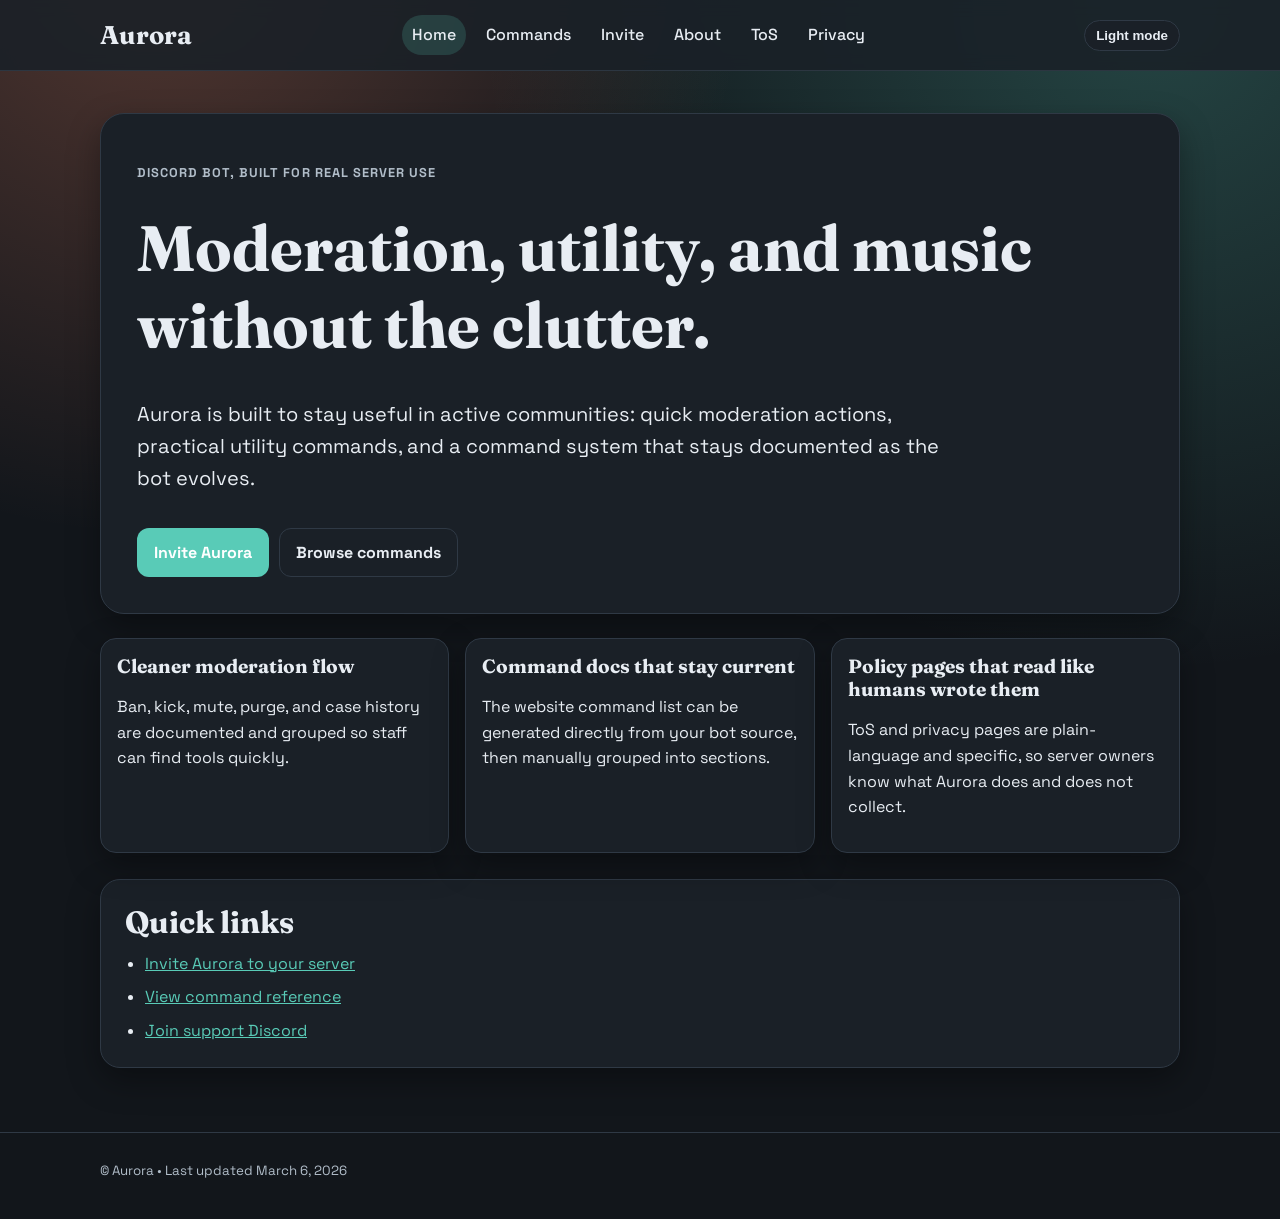
==== index.html @ 30b4fb2e "Dark mode, light mode hurts...." ====
<!doctype html>
<html lang="en">
<head>
  <meta charset="utf-8">
  <meta name="viewport" content="width=device-width,initial-scale=1">
  <title>Aurora Discord Bot</title>
  <meta name="description" content="Aurora is a Discord bot focused on moderation, utility, and music tools with clear docs and fast setup.">
  <meta name="theme-color" content="#0e7a68">
  <link rel="preconnect" href="https://fonts.googleapis.com">
  <link rel="preconnect" href="https://fonts.gstatic.com" crossorigin>
  <link href="https://fonts.googleapis.com/css2?family=Fraunces:opsz,wght@9..144,500;9..144,700&family=Space+Grotesk:wght@400;500;700&display=swap" rel="stylesheet">
  <link rel="stylesheet" href="./css/styles.css">
</head>
<body>
  <header class="site-header">
    <div class="container header-inner">
      <a class="brand" href="/">Aurora</a>
      <nav class="nav" aria-label="Main">
        <a href="/">Home</a>
        <a href="/commands.html">Commands</a>
        <a href="/invite.html">Invite</a>
        <a href="/about.html">About</a>
        <a href="/tos.html">ToS</a>
        <a href="/privacy.html">Privacy</a>
      </nav>
      <button class="theme-toggle" id="theme-toggle" type="button" aria-label="Toggle color theme">Light mode</button>
    </div>
  </header>

  <main class="container">
    <section class="hero">
      <p class="kicker">Discord bot, built for real server use</p>
      <h1>Moderation, utility, and music without the clutter.</h1>
      <p class="lede">Aurora is built to stay useful in active communities: quick moderation actions, practical utility commands, and a command system that stays documented as the bot evolves.</p>
      <div class="hero-actions">
        <a class="btn btn-primary" data-bind="invite-url" href="/invite.html">Invite Aurora</a>
        <a class="btn btn-secondary" href="/commands.html">Browse commands</a>
      </div>
    </section>

    <section class="grid" aria-label="Highlights">
      <article class="card">
        <h3>Cleaner moderation flow</h3>
        <p>Ban, kick, mute, purge, and case history are documented and grouped so staff can find tools quickly.</p>
      </article>
      <article class="card">
        <h3>Command docs that stay current</h3>
        <p>The website command list can be generated directly from your bot source, then manually grouped into sections.</p>
      </article>
      <article class="card">
        <h3>Policy pages that read like humans wrote them</h3>
        <p>ToS and privacy pages are plain-language and specific, so server owners know what Aurora does and does not collect.</p>
      </article>
    </section>

    <section class="section">
      <h2>Quick links</h2>
      <ul class="link-list">
        <li><a data-bind="invite-url" href="/invite.html">Invite Aurora to your server</a></li>
        <li><a href="/commands.html">View command reference</a></li>
        <li><a data-bind="support-url" href="https://discord.gg/eBV9RsC2BV">Join support Discord</a></li>
      </ul>
    </section>
  </main>

  <footer class="footer">
    <div class="container">
      <small>&copy; <span data-bind="brand-name">Aurora</span> • Last updated <span data-bind="updated-date">March 6, 2026</span></small>
    </div>
  </footer>

  <script src="/js/site.js"></script>
</body>
</html>
---- css/styles.css ----
:root {
  --bg: #f4efe7;
  --paper: #fffaf1;
  --ink: #1f1f1f;
  --muted: #5e5b56;
  --line: #dfd5c3;
  --brand: #0e7a68;
  --brand-2: #d05a2f;
  --shadow: 0 12px 32px rgba(31, 31, 31, 0.08);
}

:root[data-theme='dark'] {
  --bg: #12161b;
  --paper: #1a2027;
  --ink: #e8edf3;
  --muted: #b1bdc9;
  --line: #2f3945;
  --brand: #59cbb7;
  --brand-2: #ff8d69;
  --shadow: 0 12px 32px rgba(0, 0, 0, 0.35);
}

@media (prefers-color-scheme: dark) {
  :root:not([data-theme='light']) {
    --bg: #12161b;
    --paper: #1a2027;
    --ink: #e8edf3;
    --muted: #b1bdc9;
    --line: #2f3945;
    --brand: #59cbb7;
    --brand-2: #ff8d69;
    --shadow: 0 12px 32px rgba(0, 0, 0, 0.35);
  }
}

* {
  box-sizing: border-box;
}

html,
body {
  margin: 0;
  padding: 0;
}

body {
  font-family: 'Space Grotesk', 'Avenir Next', 'Segoe UI', sans-serif;
  color: var(--ink);
  background:
    radial-gradient(circle at 12% -5%, color-mix(in oklab, var(--brand-2) 28%, transparent), transparent 35%),
    radial-gradient(circle at 90% 0%, color-mix(in oklab, var(--brand) 26%, transparent), transparent 40%),
    var(--bg);
  line-height: 1.6;
}

a {
  color: var(--brand);
}

.container {
  width: min(1080px, 94vw);
  margin: 0 auto;
}

.site-header {
  position: sticky;
  top: 0;
  z-index: 20;
  border-bottom: 1px solid color-mix(in oklab, var(--line) 90%, transparent);
  background: color-mix(in oklab, var(--paper) 88%, transparent);
  backdrop-filter: blur(8px);
}

.header-inner {
  display: flex;
  justify-content: space-between;
  align-items: center;
  min-height: 70px;
  gap: 10px;
}

.brand {
  font-family: 'Fraunces', Georgia, serif;
  font-weight: 700;
  color: var(--ink);
  text-decoration: none;
  font-size: 1.6rem;
  letter-spacing: 0.01em;
}

.nav {
  display: flex;
  flex-wrap: wrap;
  gap: 10px;
}

.nav a {
  text-decoration: none;
  color: var(--ink);
  font-weight: 500;
  padding: 7px 10px;
  border-radius: 999px;
}

.nav a:hover,
.nav a:focus-visible,
.nav a.current {
  background: color-mix(in oklab, var(--brand) 18%, transparent);
  outline: none;
}

.theme-toggle {
  appearance: none;
  border: 1px solid var(--line);
  background: var(--paper);
  color: var(--ink);
  border-radius: 999px;
  padding: 7px 11px;
  font-weight: 600;
  cursor: pointer;
}

.theme-toggle:hover,
.theme-toggle:focus-visible {
  border-color: var(--brand);
  outline: none;
}

main {
  padding: 42px 0 64px;
}

.hero {
  display: grid;
  gap: 14px;
  padding: 36px;
  background: var(--paper);
  border: 1px solid var(--line);
  border-radius: 24px;
  box-shadow: var(--shadow);
}

.kicker {
  text-transform: uppercase;
  letter-spacing: 0.08em;
  font-size: 0.8rem;
  color: var(--muted);
  font-weight: 700;
}

h1,
h2,
h3 {
  font-family: 'Fraunces', Georgia, serif;
  line-height: 1.2;
  margin: 0;
}

h1 {
  font-size: clamp(2.2rem, 5vw, 4rem);
}

h2 {
  font-size: clamp(1.55rem, 2.4vw, 2rem);
  margin-bottom: 10px;
}

.lede {
  font-size: clamp(1.05rem, 2.2vw, 1.25rem);
  color: var(--ink);
  max-width: 62ch;
}

.hero-actions {
  display: flex;
  flex-wrap: wrap;
  gap: 10px;
}

.btn {
  appearance: none;
  border: 1px solid transparent;
  border-radius: 12px;
  display: inline-flex;
  align-items: center;
  justify-content: center;
  gap: 8px;
  padding: 11px 16px;
  text-decoration: none;
  font-weight: 700;
  transition: transform 0.18s ease, box-shadow 0.18s ease;
}

.btn:hover,
.btn:focus-visible {
  transform: translateY(-1px);
  box-shadow: 0 8px 22px color-mix(in oklab, var(--ink) 20%, transparent);
  outline: none;
}

.btn-primary {
  background: var(--brand);
  color: #fff;
}

.btn-secondary {
  background: var(--paper);
  border-color: var(--line);
  color: var(--ink);
}

.grid {
  margin-top: 24px;
  display: grid;
  gap: 16px;
  grid-template-columns: repeat(auto-fit, minmax(230px, 1fr));
}

.card {
  background: var(--paper);
  border: 1px solid var(--line);
  border-radius: 16px;
  padding: 16px;
  box-shadow: var(--shadow);
}

.card h3 {
  font-size: 1.2rem;
  margin-bottom: 8px;
}

.meta,
.muted {
  color: var(--muted);
}

.section {
  margin-top: 26px;
  padding: 24px;
  background: var(--paper);
  border: 1px solid var(--line);
  border-radius: 20px;
  box-shadow: var(--shadow);
}

.page-title {
  display: grid;
  gap: 8px;
  margin-bottom: 18px;
}

.link-list,
.clean-list {
  margin: 10px 0 0;
  padding-left: 20px;
}

.clean-list li + li,
.link-list li + li {
  margin-top: 8px;
}

.command-group + .command-group {
  margin-top: 22px;
}

.command-grid {
  margin-top: 12px;
  display: grid;
  gap: 10px;
  grid-template-columns: repeat(auto-fit, minmax(220px, 1fr));
}

.command-card {
  background: color-mix(in oklab, var(--paper) 95%, #fff 5%);
  border: 1px solid var(--line);
  border-radius: 12px;
  padding: 12px;
}

.command-name {
  font-family: ui-monospace, SFMono-Regular, Menlo, monospace;
  font-size: 0.95rem;
}

.command-tags {
  margin-top: 8px;
  display: flex;
  gap: 6px;
  flex-wrap: wrap;
}

.tag {
  font-size: 0.74rem;
  border-radius: 999px;
  border: 1px solid var(--line);
  color: var(--muted);
  padding: 2px 8px;
}

.notice {
  border-left: 4px solid var(--brand-2);
  padding: 10px 12px;
  background: color-mix(in oklab, var(--brand-2) 12%, transparent);
  border-radius: 8px;
}

.footer {
  border-top: 1px solid var(--line);
  padding: 24px 0 36px;
  color: var(--muted);
}

@media (max-width: 760px) {
  .header-inner {
    align-items: flex-start;
    padding: 10px 0;
    flex-direction: column;
    gap: 10px;
  }

  .hero,
  .section {
    padding: 18px;
    border-radius: 14px;
  }
}
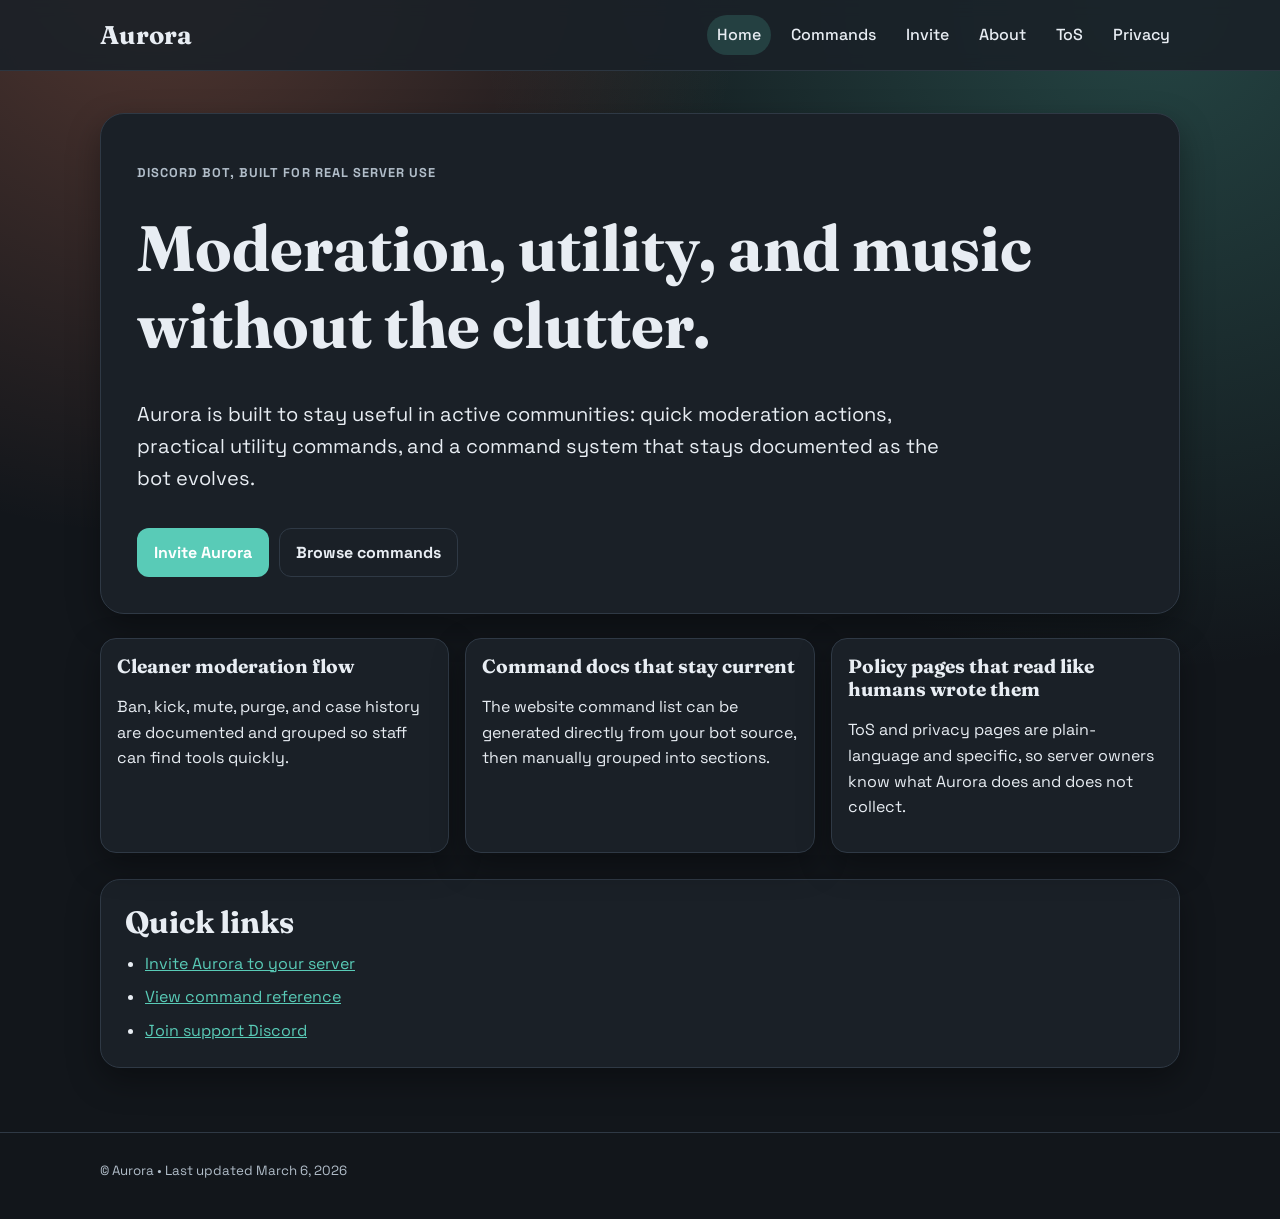
==== commit 1b7188be: "Force dark mode, I suck at buttons" ====
--- a/index.html
+++ b/index.html
@@ -23,7 +23,6 @@
         <a href="/tos.html">ToS</a>
         <a href="/privacy.html">Privacy</a>
       </nav>
-      <button class="theme-toggle" id="theme-toggle" type="button" aria-label="Toggle color theme">Light mode</button>
     </div>
   </header>
 
--- a/css/styles.css
+++ b/css/styles.css
@@ -1,15 +1,4 @@
 :root {
-  --bg: #f4efe7;
-  --paper: #fffaf1;
-  --ink: #1f1f1f;
-  --muted: #5e5b56;
-  --line: #dfd5c3;
-  --brand: #0e7a68;
-  --brand-2: #d05a2f;
-  --shadow: 0 12px 32px rgba(31, 31, 31, 0.08);
-}
-
-:root[data-theme='dark'] {
   --bg: #12161b;
   --paper: #1a2027;
   --ink: #e8edf3;
@@ -20,19 +9,6 @@
   --shadow: 0 12px 32px rgba(0, 0, 0, 0.35);
 }
 
-@media (prefers-color-scheme: dark) {
-  :root:not([data-theme='light']) {
-    --bg: #12161b;
-    --paper: #1a2027;
-    --ink: #e8edf3;
-    --muted: #b1bdc9;
-    --line: #2f3945;
-    --brand: #59cbb7;
-    --brand-2: #ff8d69;
-    --shadow: 0 12px 32px rgba(0, 0, 0, 0.35);
-  }
-}
-
 * {
   box-sizing: border-box;
 }
@@ -106,23 +82,6 @@
 .nav a:focus-visible,
 .nav a.current {
   background: color-mix(in oklab, var(--brand) 18%, transparent);
-  outline: none;
-}
-
-.theme-toggle {
-  appearance: none;
-  border: 1px solid var(--line);
-  background: var(--paper);
-  color: var(--ink);
-  border-radius: 999px;
-  padding: 7px 11px;
-  font-weight: 600;
-  cursor: pointer;
-}
-
-.theme-toggle:hover,
-.theme-toggle:focus-visible {
-  border-color: var(--brand);
   outline: none;
 }
 
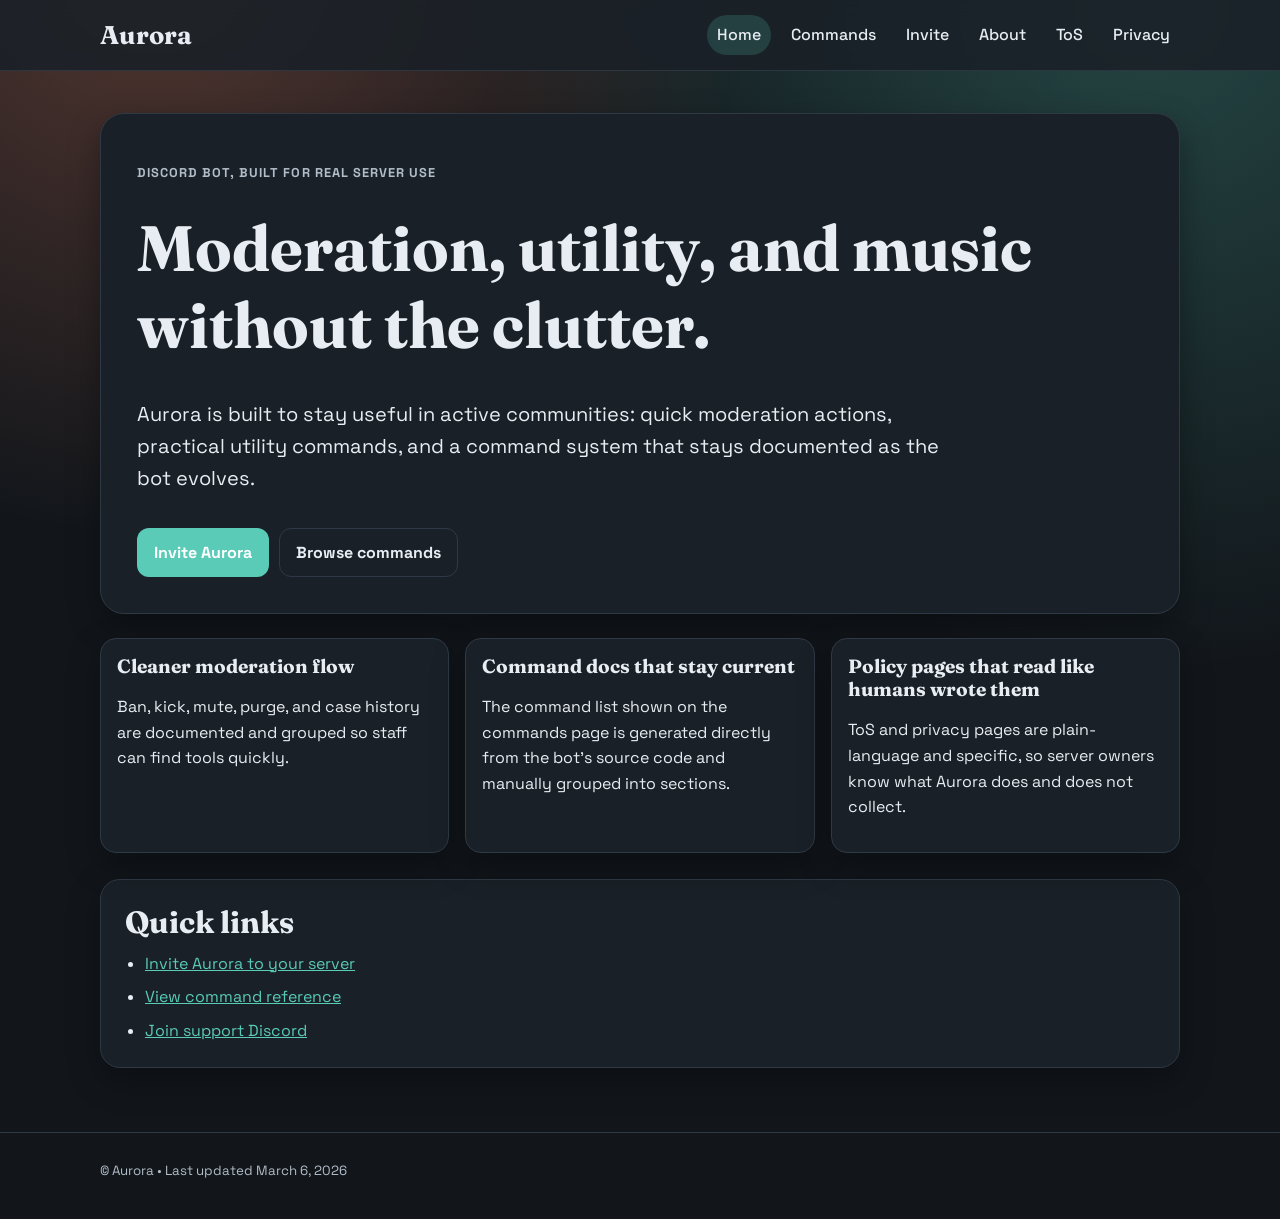
==== commit 7126f8a4: "Bad wording, my bad" ====
--- a/index.html
+++ b/index.html
@@ -9,7 +9,7 @@
   <link rel="preconnect" href="https://fonts.googleapis.com">
   <link rel="preconnect" href="https://fonts.gstatic.com" crossorigin>
   <link href="https://fonts.googleapis.com/css2?family=Fraunces:opsz,wght@9..144,500;9..144,700&family=Space+Grotesk:wght@400;500;700&display=swap" rel="stylesheet">
-  <link rel="stylesheet" href="./css/styles.css">
+  <link rel="stylesheet" href="./css/styles.css?v=20260307a">
 </head>
 <body>
   <header class="site-header">
@@ -44,7 +44,7 @@
       </article>
       <article class="card">
         <h3>Command docs that stay current</h3>
-        <p>The website command list can be generated directly from your bot source, then manually grouped into sections.</p>
+        <p>The command list shown on the commands page is generated directly from the bot's source code and manually grouped into sections.</p>
       </article>
       <article class="card">
         <h3>Policy pages that read like humans wrote them</h3>
@@ -68,6 +68,6 @@
     </div>
   </footer>
 
-  <script src="/js/site.js"></script>
+  <script src="/js/site.js?v=20260307a"></script>
 </body>
 </html>
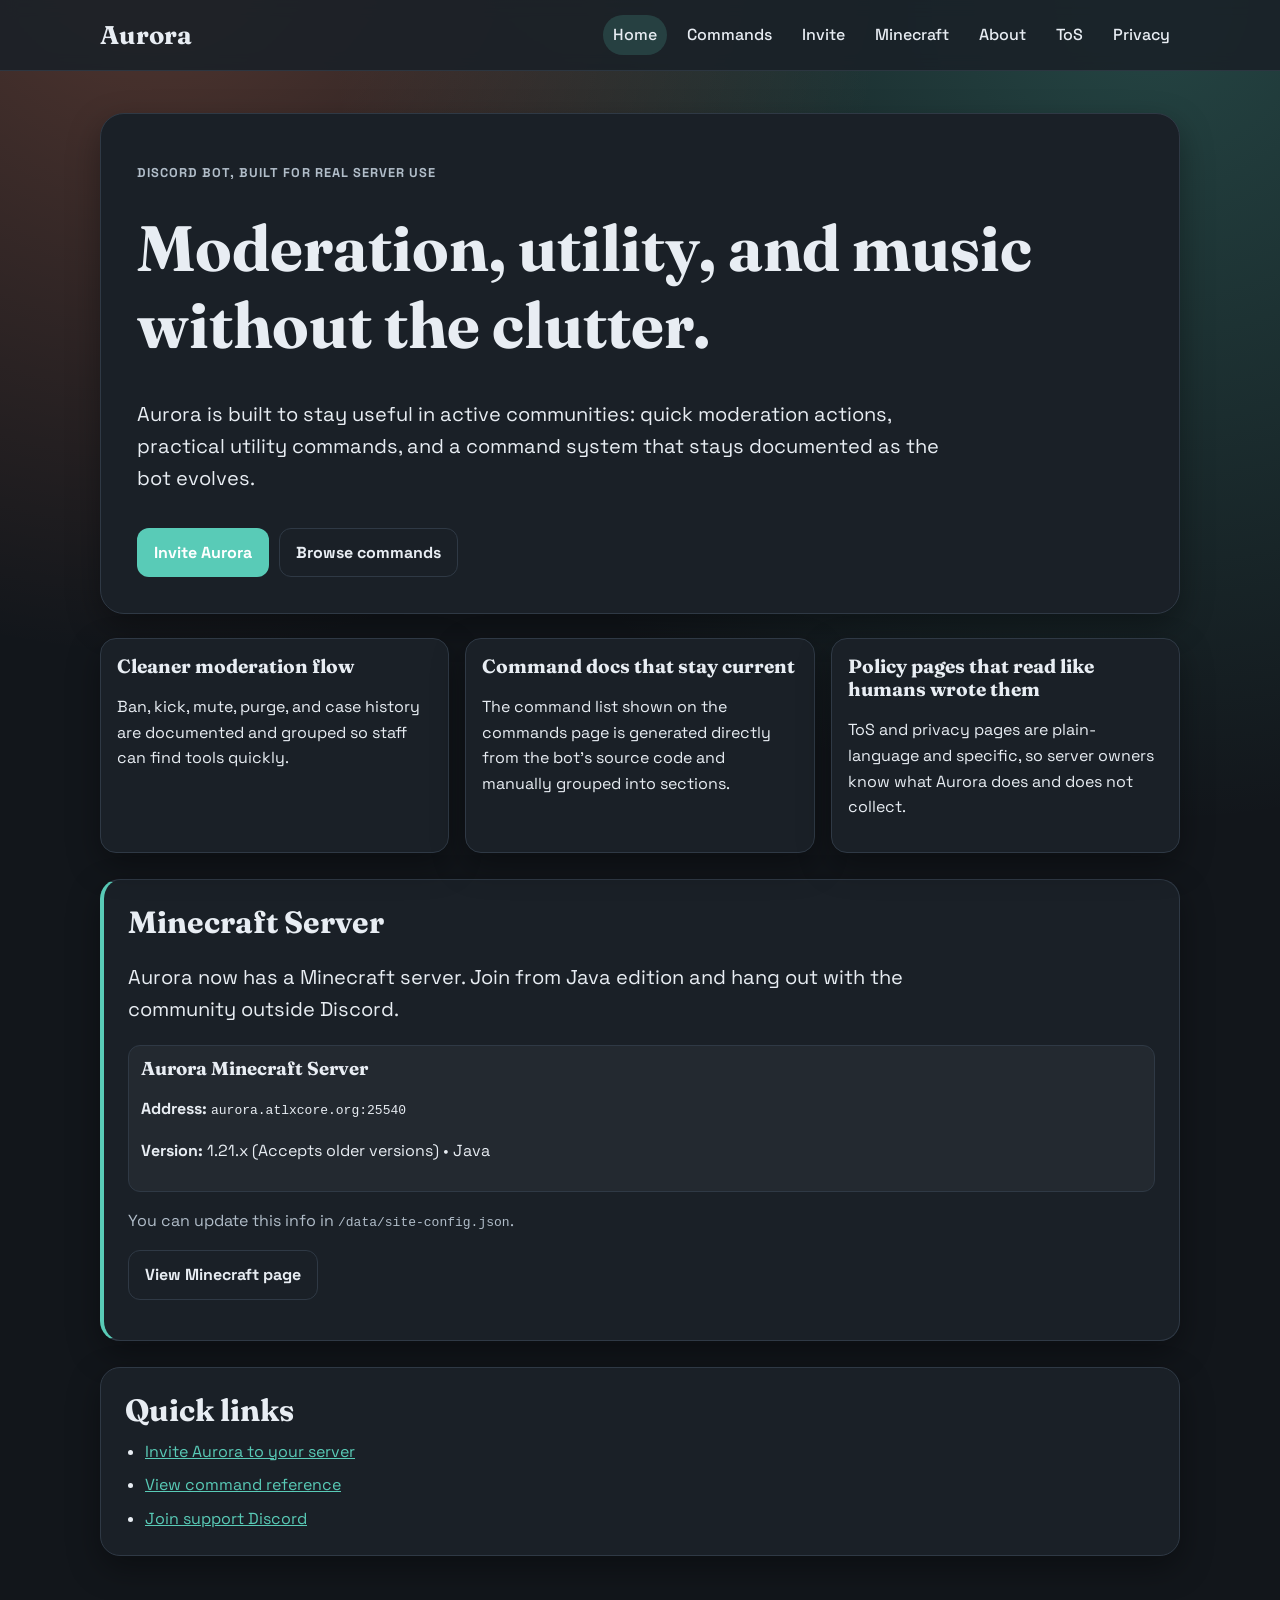
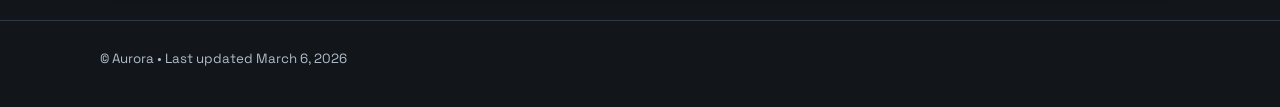
==== commit 6c674f70: "Minecraft" ====
--- a/index.html
+++ b/index.html
@@ -19,6 +19,7 @@
         <a href="/">Home</a>
         <a href="/commands.html">Commands</a>
         <a href="/invite.html">Invite</a>
+        <a href="/minecraft.html">Minecraft</a>
         <a href="/about.html">About</a>
         <a href="/tos.html">ToS</a>
         <a href="/privacy.html">Privacy</a>
@@ -52,12 +53,28 @@
       </article>
     </section>
 
+
+
+    <section class="section minecraft-panel">
+      <h2>Minecraft Server</h2>
+      <p class="lede">Aurora now has a Minecraft server. Join from Java edition and hang out with the community outside Discord.</p>
+      <div class="minecraft-grid">
+        <article class="minecraft-card">
+          <h3 data-bind="minecraft-name">Aurora Minecraft Server</h3>
+          <p><strong>Address:</strong> <code data-bind="minecraft-address">aurora.atlxcore.org</code></p>
+          <p><strong>Version:</strong> <span data-bind="minecraft-version">1.21.x (Accepts older versions)</span> • <span data-bind="minecraft-edition">Java</span></p>
+        </article>
+      </div>
+      <p class="muted">You can update this info in <code>/data/site-config.json</code>.</p>
+      <p><a class="btn btn-secondary" href="/minecraft.html">View Minecraft page</a></p>
+    </section>
+
     <section class="section">
       <h2>Quick links</h2>
       <ul class="link-list">
         <li><a data-bind="invite-url" href="/invite.html">Invite Aurora to your server</a></li>
         <li><a href="/commands.html">View command reference</a></li>
-        <li><a data-bind="support-url" href="https://discord.gg/eBV9RsC2BV">Join support Discord</a></li>
+        <li><a data-bind="support-url" href="https://discord.gg/xHvKMXf9u4">Join support Discord</a></li>
       </ul>
     </section>
   </main>
@@ -68,6 +85,6 @@
     </div>
   </footer>
 
-  <script src="/js/site.js?v=20260307a"></script>
+  <script src="/js/site.js?v=20260308a"></script>
 </body>
 </html>
--- a/css/styles.css
+++ b/css/styles.css
@@ -284,3 +284,22 @@
     border-radius: 14px;
   }
 }
+
+
+.minecraft-panel {
+  border-left: 4px solid var(--brand);
+}
+
+.minecraft-grid {
+  margin-top: 12px;
+  display: grid;
+  grid-template-columns: repeat(auto-fit, minmax(220px, 1fr));
+  gap: 12px;
+}
+
+.minecraft-card {
+  background: color-mix(in oklab, var(--paper) 95%, #fff 5%);
+  border: 1px solid var(--line);
+  border-radius: 12px;
+  padding: 12px;
+}
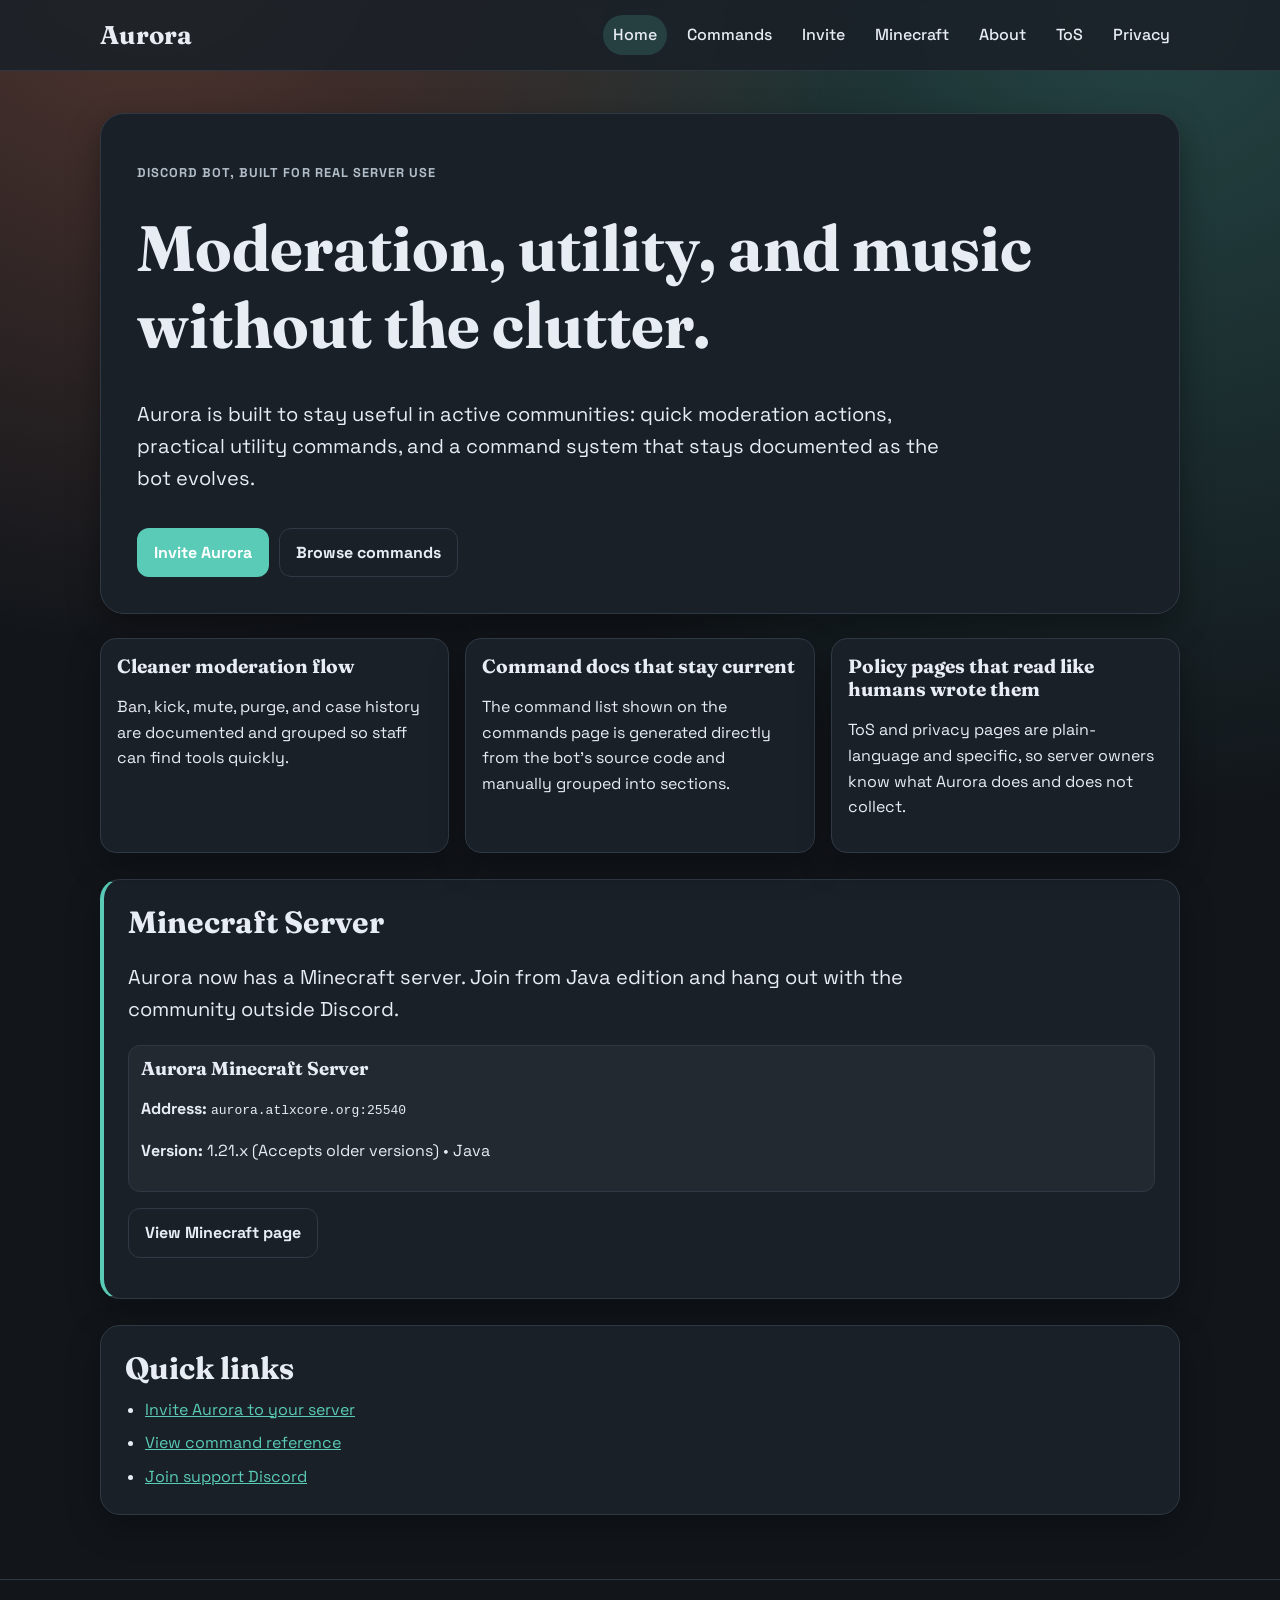
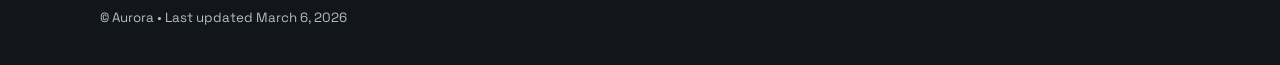
==== commit 49059280: "Bruh" ====
--- a/index.html
+++ b/index.html
@@ -65,7 +65,6 @@
           <p><strong>Version:</strong> <span data-bind="minecraft-version">1.21.x (Accepts older versions)</span> • <span data-bind="minecraft-edition">Java</span></p>
         </article>
       </div>
-      <p class="muted">You can update this info in <code>/data/site-config.json</code>.</p>
       <p><a class="btn btn-secondary" href="/minecraft.html">View Minecraft page</a></p>
     </section>
 
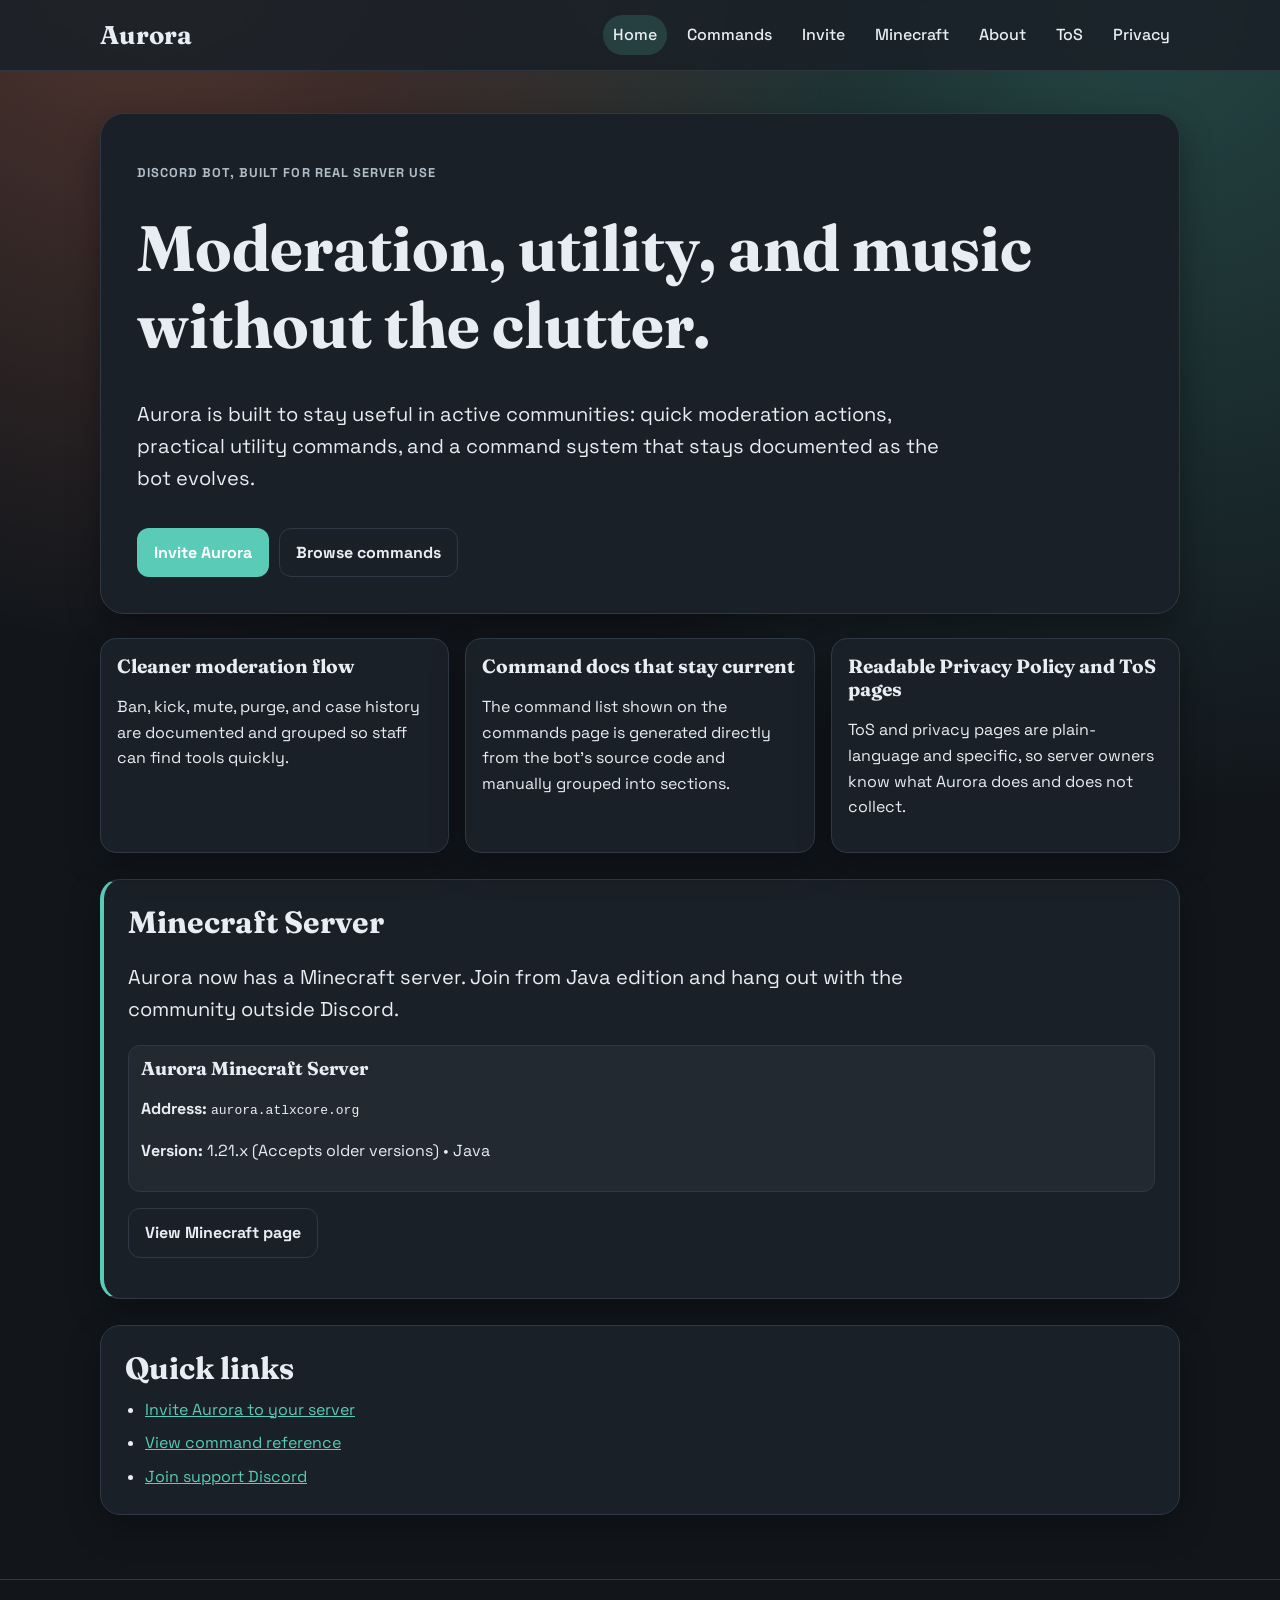
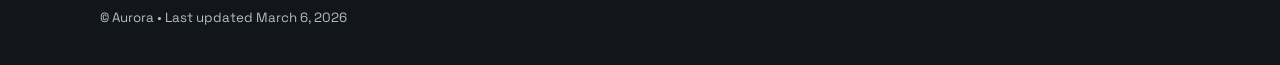
==== commit 2e1e22a2: "I hate the way I worded this" ====
--- a/index.html
+++ b/index.html
@@ -48,7 +48,7 @@
         <p>The command list shown on the commands page is generated directly from the bot's source code and manually grouped into sections.</p>
       </article>
       <article class="card">
-        <h3>Policy pages that read like humans wrote them</h3>
+        <h3>Readable Privacy Policy and ToS pages</h3>
         <p>ToS and privacy pages are plain-language and specific, so server owners know what Aurora does and does not collect.</p>
       </article>
     </section>
